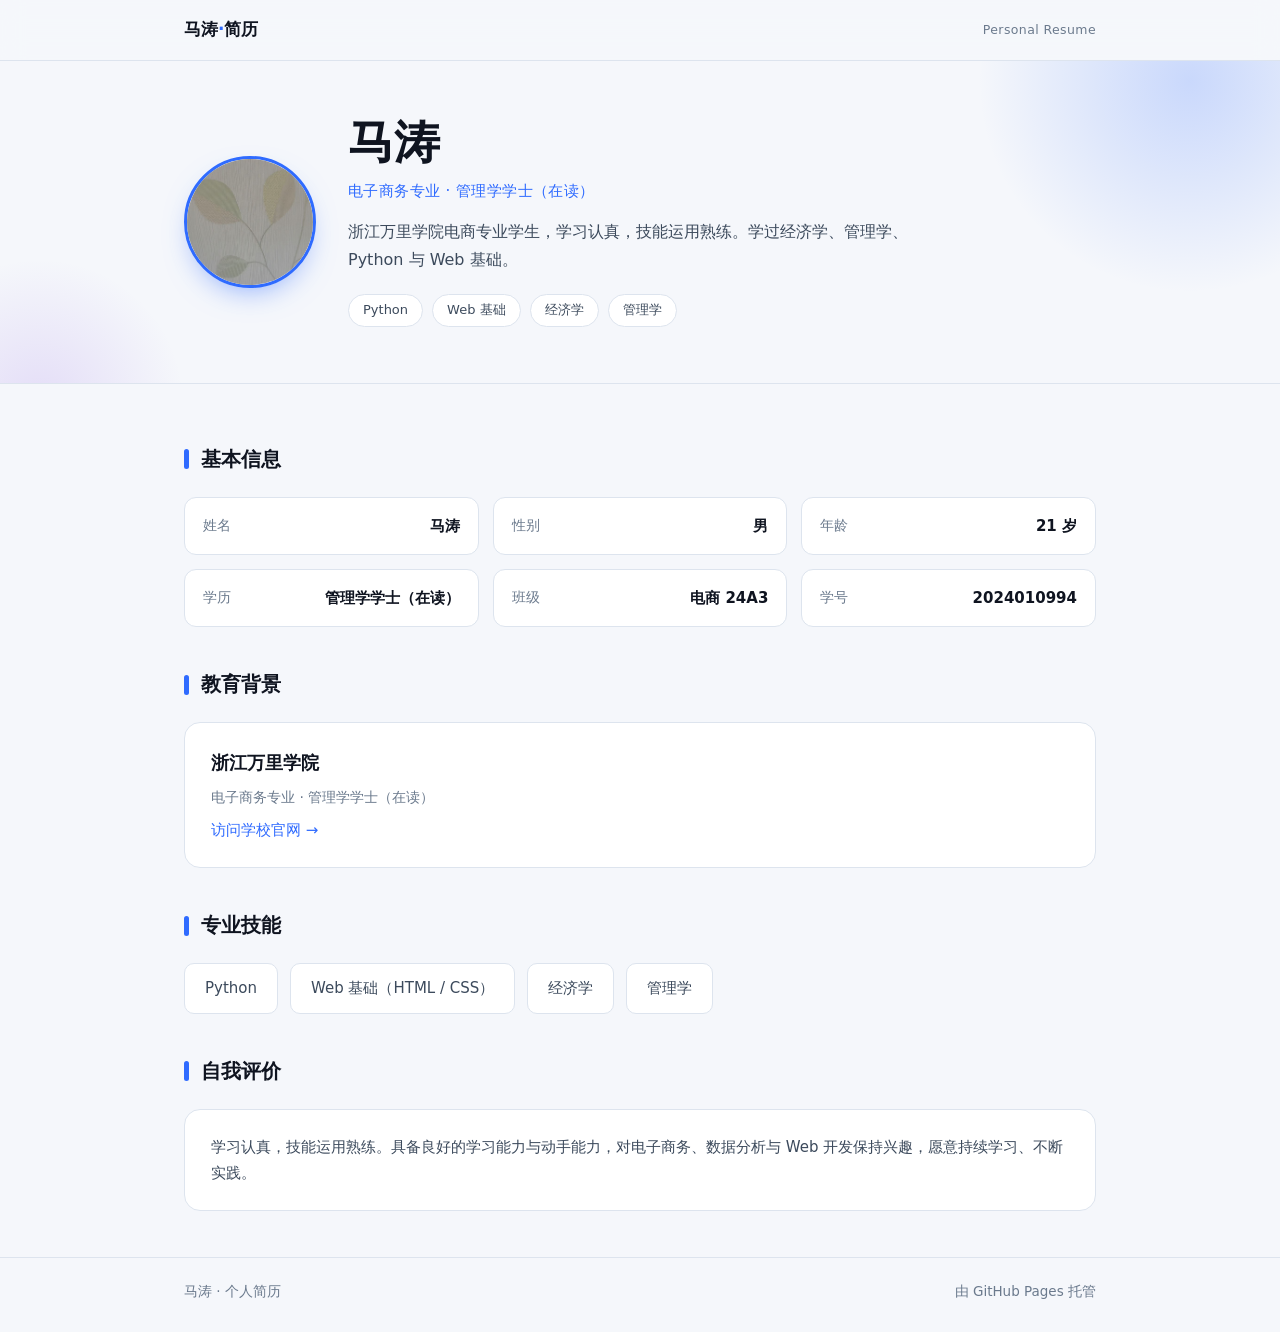
==== index.html @ 8eaa98cb "feat: 个人简历网页（精修版）" ====
﻿<!DOCTYPE html>
<html lang="zh-CN">
<head>
<meta charset="UTF-8">
<meta name="viewport" content="width=device-width, initial-scale=1">
<title>马涛 · 个人简历</title>
<link rel="stylesheet" href="StyleSheet.css">
</head>
<body>

<nav>
  <div class="wrap">
    <div class="brand">马涛<span>·</span>简历</div>
    <span class="nav-sub">Personal Resume</span>
  </div>
</nav>

<header class="hero">
  <div class="wrap">
    <img class="avatar" src="pictures/touxiang.jpg" alt="个人头像">
    <div class="hero-text">
      <h1>马涛</h1>
      <p class="role">电子商务专业 · 管理学学士（在读）</p>
      <p class="intro">浙江万里学院电商专业学生，学习认真，技能运用熟练。学过经济学、管理学、Python 与 Web 基础。</p>
      <div class="badges">
        <span class="badge">Python</span>
        <span class="badge">Web 基础</span>
        <span class="badge">经济学</span>
        <span class="badge">管理学</span>
      </div>
    </div>
  </div>
</header>

<main>
  <div class="wrap">

    <section>
      <h2>基本信息</h2>
      <div class="info-grid">
        <div class="info-item"><span class="label">姓名</span><span class="value">马涛</span></div>
        <div class="info-item"><span class="label">性别</span><span class="value">男</span></div>
        <div class="info-item"><span class="label">年龄</span><span class="value">21 岁</span></div>
        <div class="info-item"><span class="label">学历</span><span class="value">管理学学士（在读）</span></div>
        <div class="info-item"><span class="label">班级</span><span class="value">电商 24A3</span></div>
        <div class="info-item"><span class="label">学号</span><span class="value">2024010994</span></div>
      </div>
    </section>

    <section>
      <h2>教育背景</h2>
      <div class="card">
        <h3>浙江万里学院</h3>
        <p class="muted">电子商务专业 · 管理学学士（在读）</p>
        <p><a href="https://www.zwu.edu.cn" target="_blank" rel="noopener">访问学校官网 →</a></p>
      </div>
    </section>

    <section>
      <h2>专业技能</h2>
      <div class="stack">
        <span class="chip">Python</span>
        <span class="chip">Web 基础（HTML / CSS）</span>
        <span class="chip">经济学</span>
        <span class="chip">管理学</span>
      </div>
    </section>

    <section>
      <h2>自我评价</h2>
      <div class="card">
        <p>学习认真，技能运用熟练。具备良好的学习能力与动手能力，对电子商务、数据分析与 Web 开发保持兴趣，愿意持续学习、不断实践。</p>
      </div>
    </section>

  </div>
</main>

<footer>
  <div class="wrap">
    <span>马涛 · 个人简历</span>
    <span>由 GitHub Pages 托管</span>
  </div>
</footer>

</body>
</html>
---- StyleSheet.css ----
﻿:root {
  --bg: #0f1420;
  --bg-soft: #0a0f19;
  --card: #1a2130;
  --line: #2c3548;
  --accent: #5b8cff;
  --accent-2: #b07cff;
  --text: #c6cfdd;
  --dim: #7c8ba0;
  --head: #ffffff;
  --radius: 16px;
}
@media (prefers-color-scheme: light) {
  :root {
    --bg: #f5f7fb;
    --bg-soft: #ffffff;
    --card: #ffffff;
    --line: #dde4ee;
    --accent: #2f6bff;
    --accent-2: #7a3fe0;
    --text: #3c4a5c;
    --dim: #6b7a8d;
    --head: #0f1420;
  }
}
* { box-sizing: border-box; }
html { scroll-behavior: smooth; }
body {
  margin: 0;
  background: var(--bg);
  color: var(--text);
  font-family: "Segoe UI", "Microsoft YaHei", system-ui, -apple-system, sans-serif;
  font-size: 16px;
  line-height: 1.75;
  -webkit-font-smoothing: antialiased;
}
a { color: var(--accent); text-decoration: none; }
a:hover { text-decoration: underline; }

.wrap { max-width: 960px; margin: 0 auto; padding: 0 24px; }

/* ---------- nav ---------- */
nav {
  position: sticky; top: 0; z-index: 20;
  background: color-mix(in srgb, var(--bg) 88%, transparent);
  backdrop-filter: blur(12px);
  border-bottom: 1px solid var(--line);
}
nav .wrap { display: flex; align-items: center; gap: 16px; height: 60px; }
nav .brand { font-weight: 700; color: var(--head); font-size: 17px; }
nav .brand span { color: var(--accent); }
nav .nav-sub { margin-left: auto; font-size: 12.5px; color: var(--dim); letter-spacing: 0.4px; }

/* ---------- hero ---------- */
header.hero { position: relative; overflow: hidden; border-bottom: 1px solid var(--line); }
.hero::before, .hero::after { content: ""; position: absolute; border-radius: 50%; pointer-events: none; }
.hero::before {
  width: 440px; height: 440px; right: -130px; top: -200px;
  background: radial-gradient(circle, var(--accent), transparent 68%); opacity: 0.22;
}
.hero::after {
  width: 300px; height: 300px; left: -110px; bottom: -170px;
  background: radial-gradient(circle, var(--accent-2), transparent 68%); opacity: 0.14;
}
.hero .wrap {
  position: relative; z-index: 1;
  display: flex; align-items: center; gap: 32px;
  padding-top: 56px; padding-bottom: 56px; flex-wrap: wrap;
}
.avatar {
  width: 132px; height: 132px; flex: 0 0 auto;
  border-radius: 50%; object-fit: cover;
  border: 3px solid var(--accent);
  box-shadow: 0 12px 30px -12px color-mix(in srgb, var(--accent) 60%, transparent);
}
.hero-text { flex: 1 1 320px; }
.hero h1 {
  margin: 0; font-size: clamp(32px, 6vw, 46px);
  color: var(--head); letter-spacing: -0.5px; line-height: 1.1;
}
.hero .role { margin: 10px 0 0; color: var(--accent); font-size: 15px; letter-spacing: 0.4px; }
.hero .intro { margin: 14px 0 0; max-width: 58ch; }
.badges { display: flex; flex-wrap: wrap; gap: 9px; margin-top: 20px; }
.badge {
  font-size: 13px; color: var(--text);
  background: var(--card); border: 1px solid var(--line);
  border-radius: 999px; padding: 4px 14px;
  transition: border-color .18s, color .18s;
}
.badge:hover { border-color: var(--accent); color: var(--head); }

/* ---------- sections ---------- */
main .wrap { padding-top: 24px; padding-bottom: 40px; }
section { padding: 34px 0 6px; }
section > h2 {
  display: flex; align-items: center; gap: 12px;
  margin: 0 0 20px; font-size: 20px; color: var(--head); font-weight: 700;
}
section > h2::before {
  content: ""; width: 5px; height: 20px; border-radius: 3px;
  background: var(--accent); flex: 0 0 auto;
}

/* 基本信息 */
.info-grid { display: grid; gap: 14px; grid-template-columns: repeat(auto-fit, minmax(240px, 1fr)); }
.info-item {
  display: flex; justify-content: space-between; align-items: center; gap: 12px;
  background: var(--card); border: 1px solid var(--line); border-radius: 12px;
  padding: 15px 18px;
}
.info-item .label { color: var(--dim); font-size: 13.5px; white-space: nowrap; }
.info-item .value { color: var(--head); font-weight: 600; font-size: 15px; text-align: right; }

/* 卡片 */
.card {
  background: var(--card); border: 1px solid var(--line);
  border-radius: var(--radius); padding: 24px 26px;
  transition: border-color .18s ease, transform .18s ease;
}
.card:hover { border-color: var(--accent); transform: translateY(-2px); }
.card h3 { margin: 0 0 6px; font-size: 18px; color: var(--head); }
.card p { margin: 0; font-size: 15px; }
.card .muted { color: var(--dim); font-size: 14px; margin-bottom: 8px; }

/* 技能 chips */
.stack { display: flex; flex-wrap: wrap; gap: 12px; }
.chip {
  background: var(--card); border: 1px solid var(--line);
  border-radius: 10px; padding: 11px 20px; font-size: 15px; color: var(--text);
  transition: transform .18s ease, border-color .18s ease, color .18s ease;
}
.chip:hover { transform: translateY(-2px); border-color: var(--accent-2); color: var(--head); }

footer {
  border-top: 1px solid var(--line);
  color: var(--dim); font-size: 13.5px;
}
footer .wrap {
  display: flex; justify-content: space-between; gap: 16px;
  flex-wrap: wrap; padding-top: 22px; padding-bottom: 28px;
}

@media (max-width: 560px) {
  .avatar { width: 100px; height: 100px; }
}
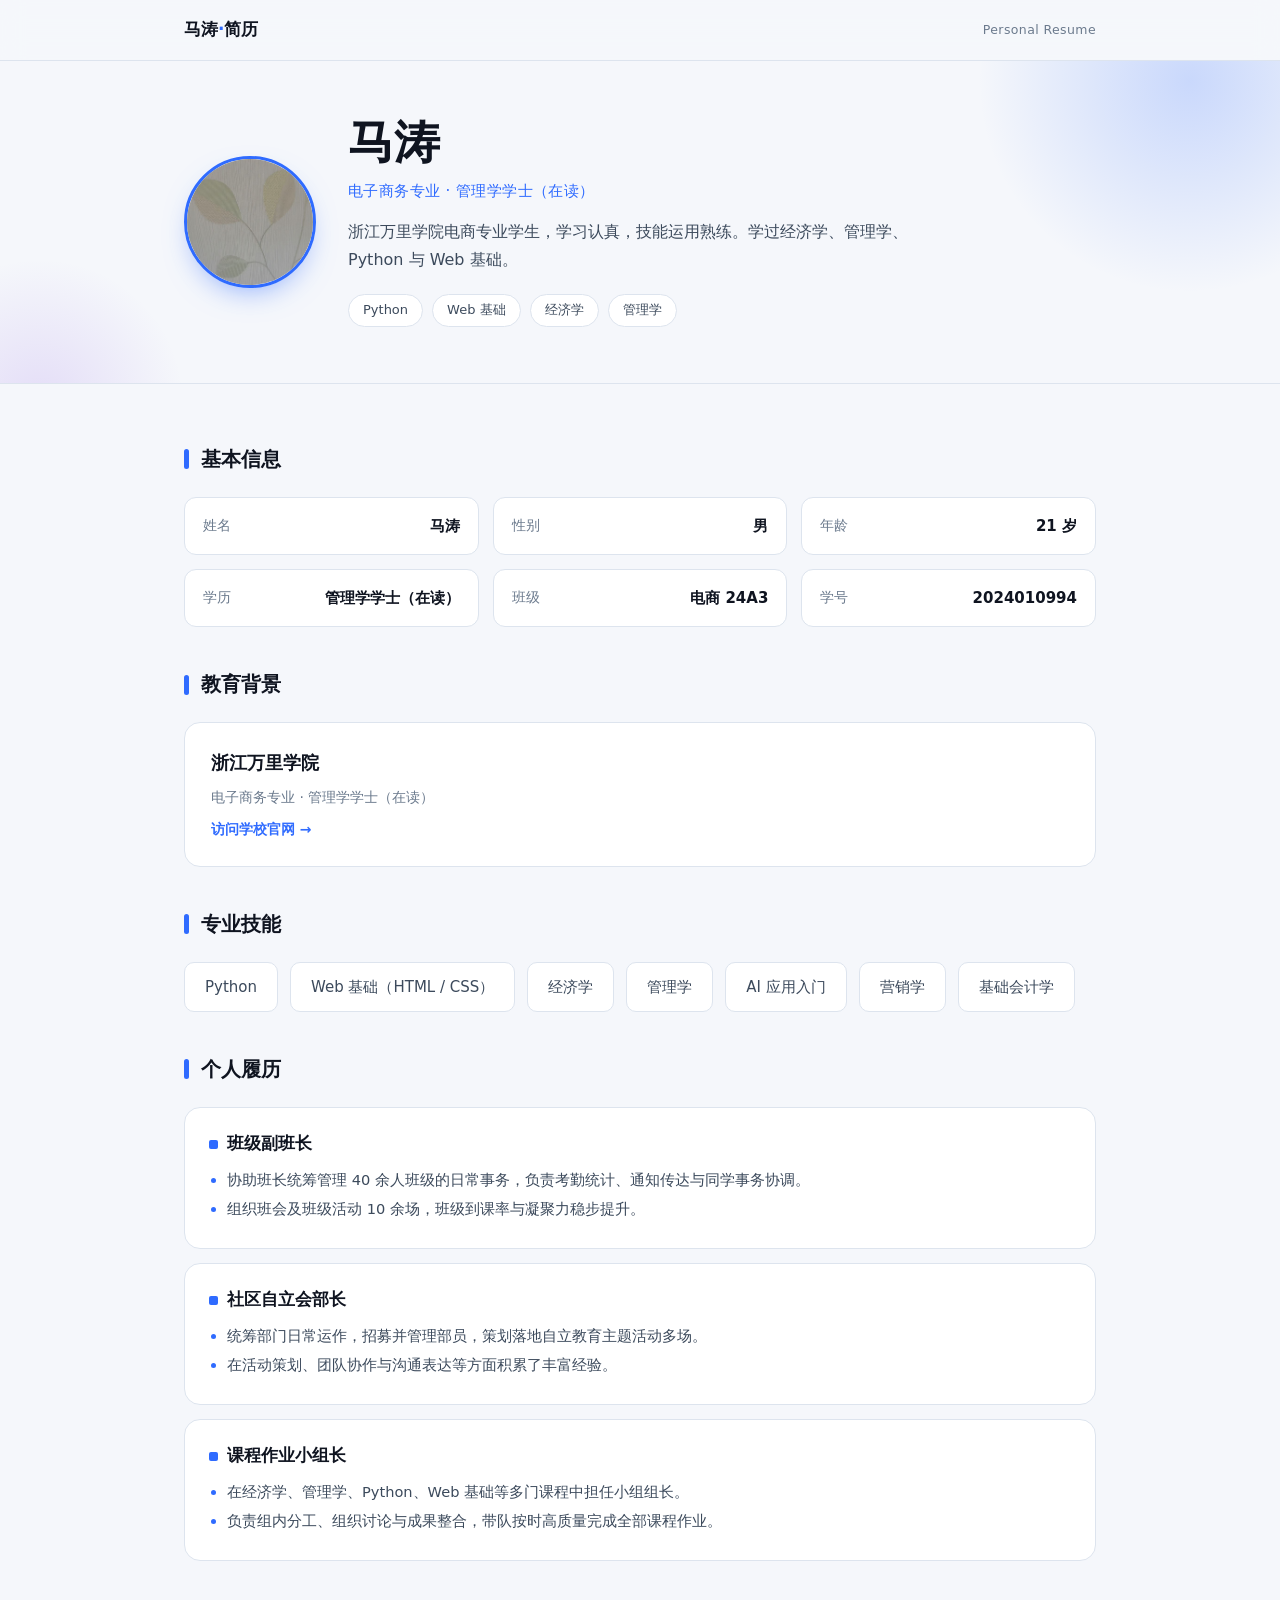
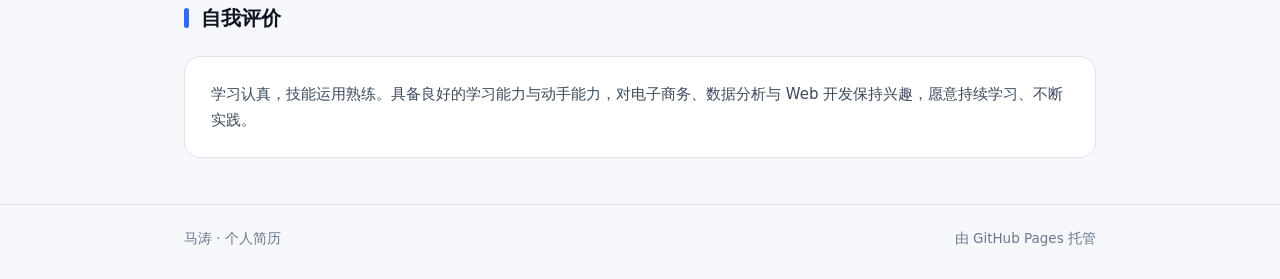
==== commit 2a82105c: "feat: 新增个人履历栏、增加三项技能、教育背景整卡可点击" ====
--- a/index.html
+++ b/index.html
@@ -49,11 +49,11 @@
 
     <section>
       <h2>教育背景</h2>
-      <div class="card">
+      <a class="card" href="https://www.zwu.edu.cn" target="_blank" rel="noopener">
         <h3>浙江万里学院</h3>
         <p class="muted">电子商务专业 · 管理学学士（在读）</p>
-        <p><a href="https://www.zwu.edu.cn" target="_blank" rel="noopener">访问学校官网 →</a></p>
-      </div>
+        <p class="go">访问学校官网 →</p>
+      </a>
     </section>
 
     <section>
@@ -63,6 +63,36 @@
         <span class="chip">Web 基础（HTML / CSS）</span>
         <span class="chip">经济学</span>
         <span class="chip">管理学</span>
+        <span class="chip">AI 应用入门</span>
+        <span class="chip">营销学</span>
+        <span class="chip">基础会计学</span>
+      </div>
+    </section>
+
+    <section>
+      <h2>个人履历</h2>
+      <div class="exp">
+        <div class="exp-item">
+          <h3>班级副班长</h3>
+          <ul>
+            <li>协助班长统筹管理 40 余人班级的日常事务，负责考勤统计、通知传达与同学事务协调。</li>
+            <li>组织班会及班级活动 10 余场，班级到课率与凝聚力稳步提升。</li>
+          </ul>
+        </div>
+        <div class="exp-item">
+          <h3>社区自立会部长</h3>
+          <ul>
+            <li>统筹部门日常运作，招募并管理部员，策划落地自立教育主题活动多场。</li>
+            <li>在活动策划、团队协作与沟通表达等方面积累了丰富经验。</li>
+          </ul>
+        </div>
+        <div class="exp-item">
+          <h3>课程作业小组长</h3>
+          <ul>
+            <li>在经济学、管理学、Python、Web 基础等多门课程中担任小组组长。</li>
+            <li>负责组内分工、组织讨论与成果整合，带队按时高质量完成全部课程作业。</li>
+          </ul>
+        </div>
       </div>
     </section>
 
--- a/StyleSheet.css
+++ b/StyleSheet.css
@@ -121,6 +121,9 @@
 .card h3 { margin: 0 0 6px; font-size: 18px; color: var(--head); }
 .card p { margin: 0; font-size: 15px; }
 .card .muted { color: var(--dim); font-size: 14px; margin-bottom: 8px; }
+a.card { display: block; color: inherit; text-decoration: none; }
+a.card:hover { text-decoration: none; }
+.card .go { color: var(--accent); font-size: 14px; font-weight: 600; }
 
 /* 技能 chips */
 .stack { display: flex; flex-wrap: wrap; gap: 12px; }
@@ -130,6 +133,26 @@
   transition: transform .18s ease, border-color .18s ease, color .18s ease;
 }
 .chip:hover { transform: translateY(-2px); border-color: var(--accent-2); color: var(--head); }
+
+/* 个人履历 */
+.exp { display: flex; flex-direction: column; gap: 14px; }
+.exp-item {
+  background: var(--card); border: 1px solid var(--line);
+  border-radius: var(--radius); padding: 22px 24px;
+  transition: border-color .18s ease, transform .18s ease;
+}
+.exp-item:hover { border-color: var(--accent); transform: translateY(-2px); }
+.exp-item h3 {
+  margin: 0 0 8px; font-size: 16.5px; color: var(--head);
+  display: flex; align-items: center; gap: 9px;
+}
+.exp-item h3::before {
+  content: ""; width: 9px; height: 9px; border-radius: 2px;
+  background: var(--accent); flex: 0 0 auto;
+}
+.exp-item ul { margin: 0; padding-left: 18px; font-size: 14.6px; }
+.exp-item li { margin: 4px 0; }
+.exp-item li::marker { color: var(--accent); }
 
 footer {
   border-top: 1px solid var(--line);
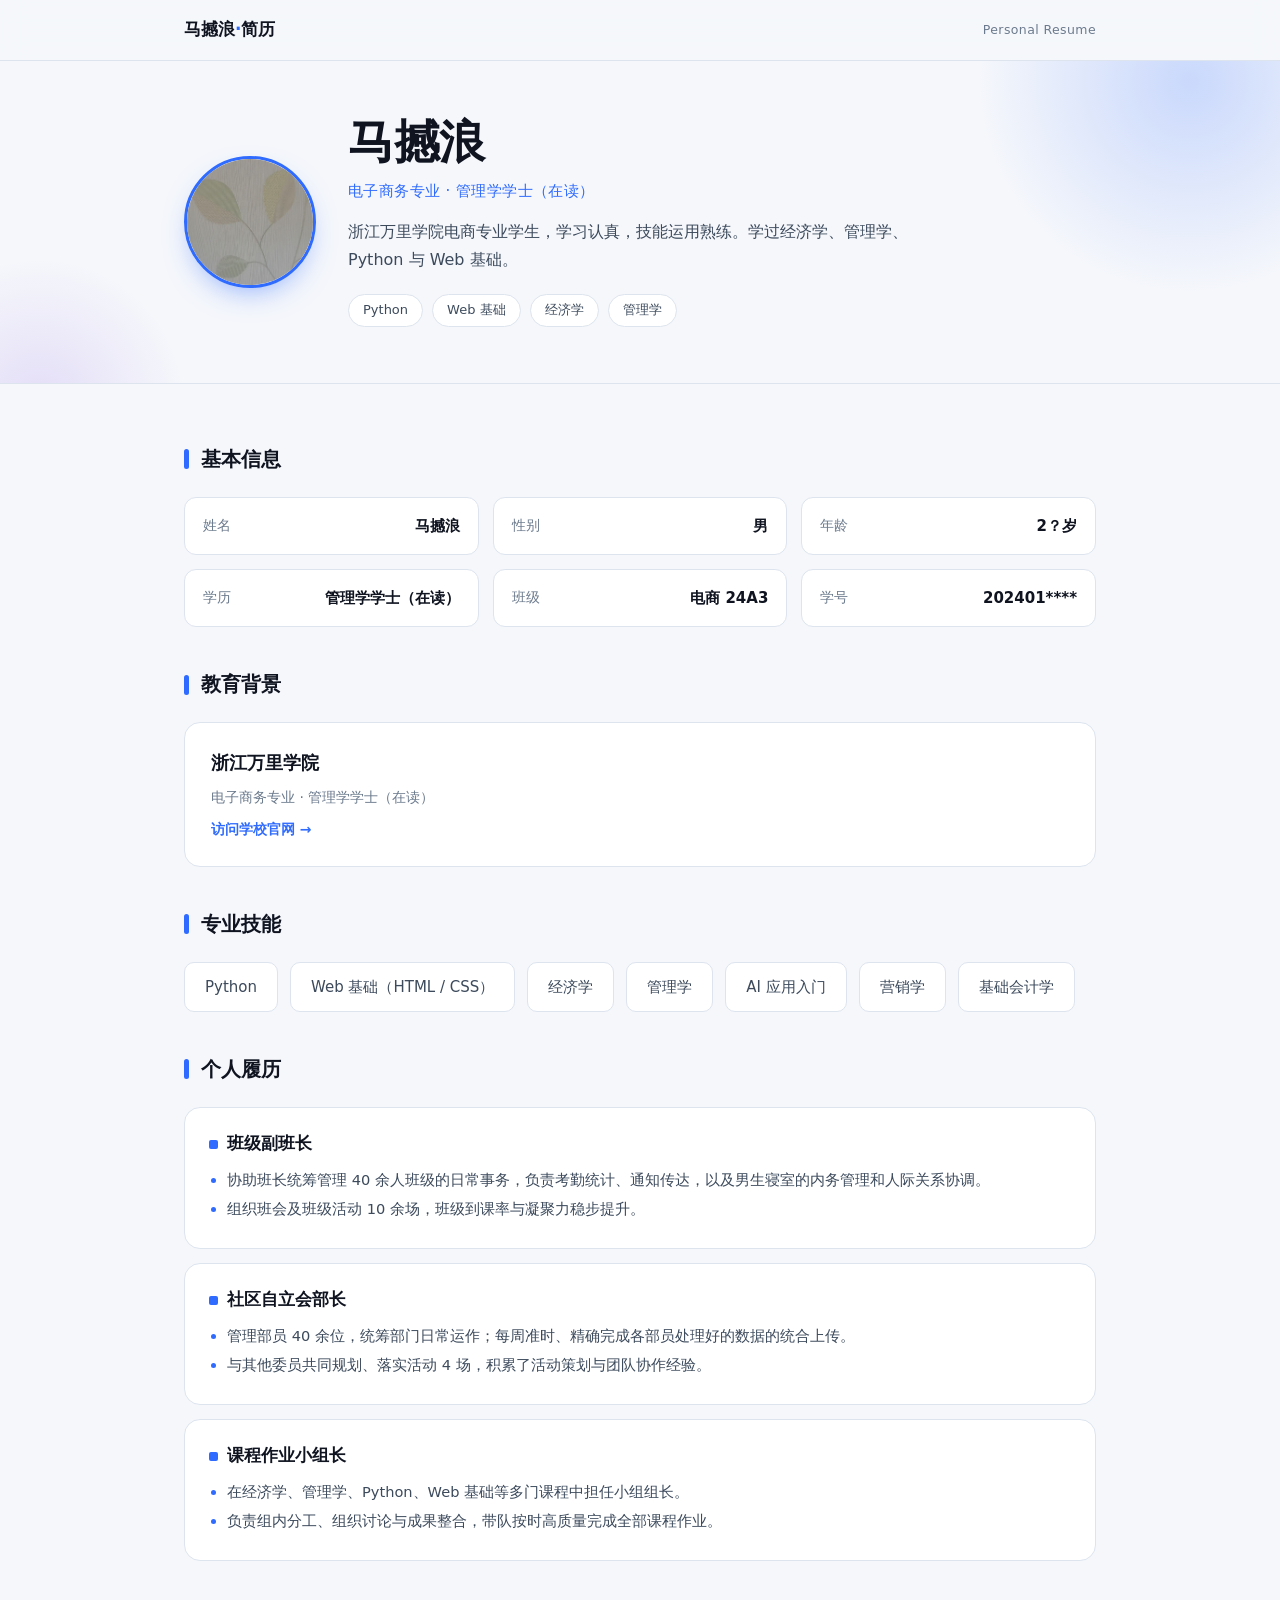
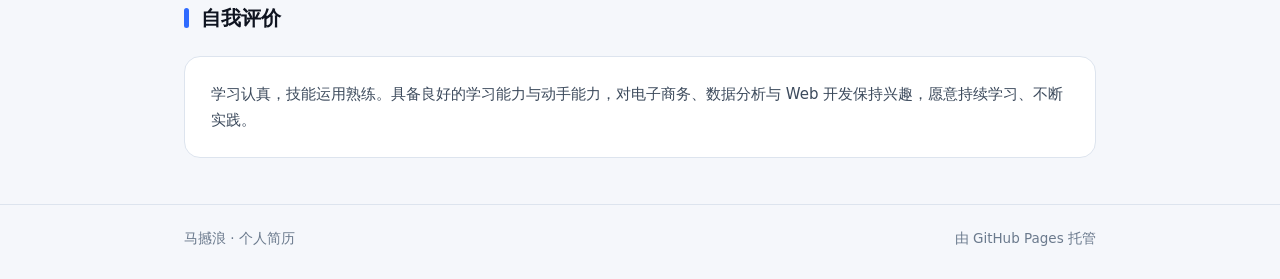
==== commit 53a4db1f: "feat: 更新姓名与隐私脱敏，补充履历细节" ====
--- a/index.html
+++ b/index.html
@@ -3,14 +3,14 @@
 <head>
 <meta charset="UTF-8">
 <meta name="viewport" content="width=device-width, initial-scale=1">
-<title>马涛 · 个人简历</title>
+<title>马撼浪 · 个人简历</title>
 <link rel="stylesheet" href="StyleSheet.css">
 </head>
 <body>
 
 <nav>
   <div class="wrap">
-    <div class="brand">马涛<span>·</span>简历</div>
+    <div class="brand">马撼浪<span>·</span>简历</div>
     <span class="nav-sub">Personal Resume</span>
   </div>
 </nav>
@@ -19,7 +19,7 @@
   <div class="wrap">
     <img class="avatar" src="pictures/touxiang.jpg" alt="个人头像">
     <div class="hero-text">
-      <h1>马涛</h1>
+      <h1>马撼浪</h1>
       <p class="role">电子商务专业 · 管理学学士（在读）</p>
       <p class="intro">浙江万里学院电商专业学生，学习认真，技能运用熟练。学过经济学、管理学、Python 与 Web 基础。</p>
       <div class="badges">
@@ -38,12 +38,12 @@
     <section>
       <h2>基本信息</h2>
       <div class="info-grid">
-        <div class="info-item"><span class="label">姓名</span><span class="value">马涛</span></div>
+        <div class="info-item"><span class="label">姓名</span><span class="value">马撼浪</span></div>
         <div class="info-item"><span class="label">性别</span><span class="value">男</span></div>
-        <div class="info-item"><span class="label">年龄</span><span class="value">21 岁</span></div>
+        <div class="info-item"><span class="label">年龄</span><span class="value">2？岁</span></div>
         <div class="info-item"><span class="label">学历</span><span class="value">管理学学士（在读）</span></div>
         <div class="info-item"><span class="label">班级</span><span class="value">电商 24A3</span></div>
-        <div class="info-item"><span class="label">学号</span><span class="value">2024010994</span></div>
+        <div class="info-item"><span class="label">学号</span><span class="value">202401****</span></div>
       </div>
     </section>
 
@@ -75,15 +75,15 @@
         <div class="exp-item">
           <h3>班级副班长</h3>
           <ul>
-            <li>协助班长统筹管理 40 余人班级的日常事务，负责考勤统计、通知传达与同学事务协调。</li>
+            <li>协助班长统筹管理 40 余人班级的日常事务，负责考勤统计、通知传达，以及男生寝室的内务管理和人际关系协调。</li>
             <li>组织班会及班级活动 10 余场，班级到课率与凝聚力稳步提升。</li>
           </ul>
         </div>
         <div class="exp-item">
           <h3>社区自立会部长</h3>
           <ul>
-            <li>统筹部门日常运作，招募并管理部员，策划落地自立教育主题活动多场。</li>
-            <li>在活动策划、团队协作与沟通表达等方面积累了丰富经验。</li>
+            <li>管理部员 40 余位，统筹部门日常运作；每周准时、精确完成各部员处理好的数据的统合上传。</li>
+            <li>与其他委员共同规划、落实活动 4 场，积累了活动策划与团队协作经验。</li>
           </ul>
         </div>
         <div class="exp-item">
@@ -108,7 +108,7 @@
 
 <footer>
   <div class="wrap">
-    <span>马涛 · 个人简历</span>
+    <span>马撼浪 · 个人简历</span>
     <span>由 GitHub Pages 托管</span>
   </div>
 </footer>
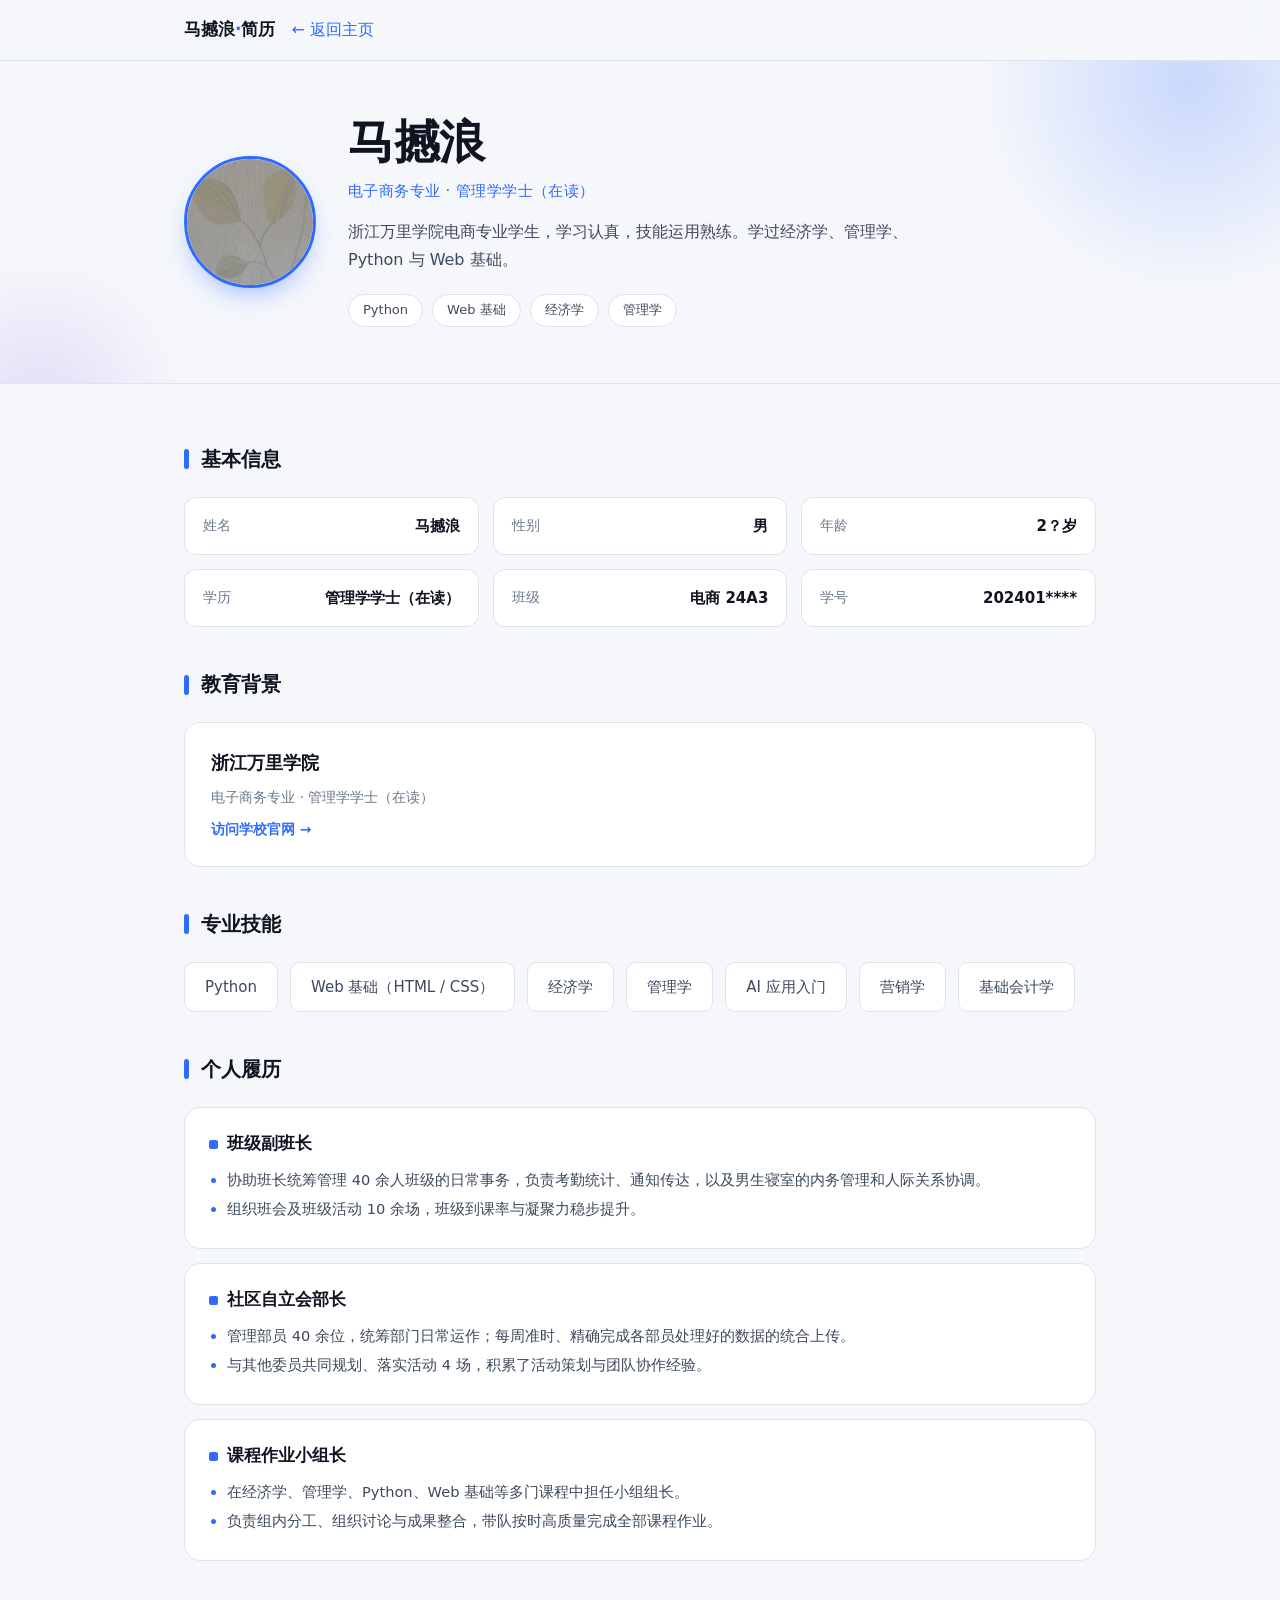
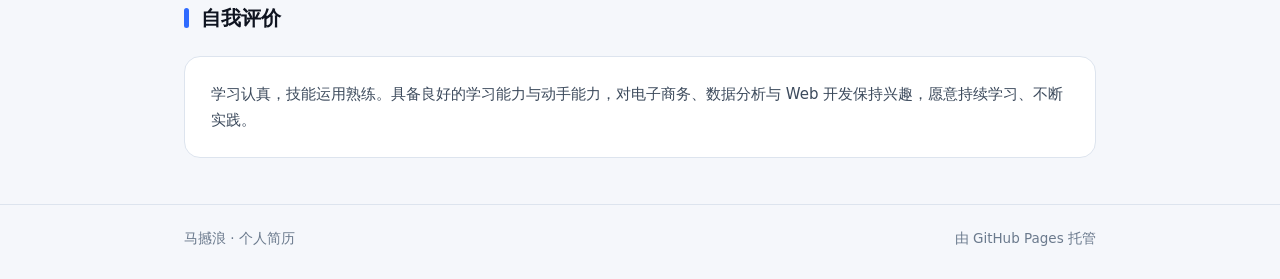
==== commit 96fc6035: "feat: 简历增加返回主页按钮" ====
--- a/index.html
+++ b/index.html
@@ -1,117 +1,117 @@
-﻿<!DOCTYPE html>
-<html lang="zh-CN">
-<head>
-<meta charset="UTF-8">
-<meta name="viewport" content="width=device-width, initial-scale=1">
-<title>马撼浪 · 个人简历</title>
-<link rel="stylesheet" href="StyleSheet.css">
-</head>
-<body>
-
-<nav>
-  <div class="wrap">
-    <div class="brand">马撼浪<span>·</span>简历</div>
-    <span class="nav-sub">Personal Resume</span>
-  </div>
-</nav>
-
-<header class="hero">
-  <div class="wrap">
-    <img class="avatar" src="pictures/touxiang.jpg" alt="个人头像">
-    <div class="hero-text">
-      <h1>马撼浪</h1>
-      <p class="role">电子商务专业 · 管理学学士（在读）</p>
-      <p class="intro">浙江万里学院电商专业学生，学习认真，技能运用熟练。学过经济学、管理学、Python 与 Web 基础。</p>
-      <div class="badges">
-        <span class="badge">Python</span>
-        <span class="badge">Web 基础</span>
-        <span class="badge">经济学</span>
-        <span class="badge">管理学</span>
-      </div>
-    </div>
-  </div>
-</header>
-
-<main>
-  <div class="wrap">
-
-    <section>
-      <h2>基本信息</h2>
-      <div class="info-grid">
-        <div class="info-item"><span class="label">姓名</span><span class="value">马撼浪</span></div>
-        <div class="info-item"><span class="label">性别</span><span class="value">男</span></div>
-        <div class="info-item"><span class="label">年龄</span><span class="value">2？岁</span></div>
-        <div class="info-item"><span class="label">学历</span><span class="value">管理学学士（在读）</span></div>
-        <div class="info-item"><span class="label">班级</span><span class="value">电商 24A3</span></div>
-        <div class="info-item"><span class="label">学号</span><span class="value">202401****</span></div>
-      </div>
-    </section>
-
-    <section>
-      <h2>教育背景</h2>
-      <a class="card" href="https://www.zwu.edu.cn" target="_blank" rel="noopener">
-        <h3>浙江万里学院</h3>
-        <p class="muted">电子商务专业 · 管理学学士（在读）</p>
-        <p class="go">访问学校官网 →</p>
-      </a>
-    </section>
-
-    <section>
-      <h2>专业技能</h2>
-      <div class="stack">
-        <span class="chip">Python</span>
-        <span class="chip">Web 基础（HTML / CSS）</span>
-        <span class="chip">经济学</span>
-        <span class="chip">管理学</span>
-        <span class="chip">AI 应用入门</span>
-        <span class="chip">营销学</span>
-        <span class="chip">基础会计学</span>
-      </div>
-    </section>
-
-    <section>
-      <h2>个人履历</h2>
-      <div class="exp">
-        <div class="exp-item">
-          <h3>班级副班长</h3>
-          <ul>
-            <li>协助班长统筹管理 40 余人班级的日常事务，负责考勤统计、通知传达，以及男生寝室的内务管理和人际关系协调。</li>
-            <li>组织班会及班级活动 10 余场，班级到课率与凝聚力稳步提升。</li>
-          </ul>
-        </div>
-        <div class="exp-item">
-          <h3>社区自立会部长</h3>
-          <ul>
-            <li>管理部员 40 余位，统筹部门日常运作；每周准时、精确完成各部员处理好的数据的统合上传。</li>
-            <li>与其他委员共同规划、落实活动 4 场，积累了活动策划与团队协作经验。</li>
-          </ul>
-        </div>
-        <div class="exp-item">
-          <h3>课程作业小组长</h3>
-          <ul>
-            <li>在经济学、管理学、Python、Web 基础等多门课程中担任小组组长。</li>
-            <li>负责组内分工、组织讨论与成果整合，带队按时高质量完成全部课程作业。</li>
-          </ul>
-        </div>
-      </div>
-    </section>
-
-    <section>
-      <h2>自我评价</h2>
-      <div class="card">
-        <p>学习认真，技能运用熟练。具备良好的学习能力与动手能力，对电子商务、数据分析与 Web 开发保持兴趣，愿意持续学习、不断实践。</p>
-      </div>
-    </section>
-
-  </div>
-</main>
-
-<footer>
-  <div class="wrap">
-    <span>马撼浪 · 个人简历</span>
-    <span>由 GitHub Pages 托管</span>
-  </div>
-</footer>
-
-</body>
-</html>
+﻿<!DOCTYPE html>
+<html lang="zh-CN">
+<head>
+<meta charset="UTF-8">
+<meta name="viewport" content="width=device-width, initial-scale=1">
+<title>马撼浪 · 个人简历</title>
+<link rel="stylesheet" href="StyleSheet.css">
+</head>
+<body>
+
+<nav>
+  <div class="wrap">
+    <div class="brand">马撼浪<span>·</span>简历</div>
+    <a class="back-btn" href="https://linsezhitu.github.io/home/">← 返回主页</a>
+  </div>
+</nav>
+
+<header class="hero">
+  <div class="wrap">
+    <img class="avatar" src="pictures/touxiang.jpg" alt="个人头像">
+    <div class="hero-text">
+      <h1>马撼浪</h1>
+      <p class="role">电子商务专业 · 管理学学士（在读）</p>
+      <p class="intro">浙江万里学院电商专业学生，学习认真，技能运用熟练。学过经济学、管理学、Python 与 Web 基础。</p>
+      <div class="badges">
+        <span class="badge">Python</span>
+        <span class="badge">Web 基础</span>
+        <span class="badge">经济学</span>
+        <span class="badge">管理学</span>
+      </div>
+    </div>
+  </div>
+</header>
+
+<main>
+  <div class="wrap">
+
+    <section>
+      <h2>基本信息</h2>
+      <div class="info-grid">
+        <div class="info-item"><span class="label">姓名</span><span class="value">马撼浪</span></div>
+        <div class="info-item"><span class="label">性别</span><span class="value">男</span></div>
+        <div class="info-item"><span class="label">年龄</span><span class="value">2？岁</span></div>
+        <div class="info-item"><span class="label">学历</span><span class="value">管理学学士（在读）</span></div>
+        <div class="info-item"><span class="label">班级</span><span class="value">电商 24A3</span></div>
+        <div class="info-item"><span class="label">学号</span><span class="value">202401****</span></div>
+      </div>
+    </section>
+
+    <section>
+      <h2>教育背景</h2>
+      <a class="card" href="https://www.zwu.edu.cn" target="_blank" rel="noopener">
+        <h3>浙江万里学院</h3>
+        <p class="muted">电子商务专业 · 管理学学士（在读）</p>
+        <p class="go">访问学校官网 →</p>
+      </a>
+    </section>
+
+    <section>
+      <h2>专业技能</h2>
+      <div class="stack">
+        <span class="chip">Python</span>
+        <span class="chip">Web 基础（HTML / CSS）</span>
+        <span class="chip">经济学</span>
+        <span class="chip">管理学</span>
+        <span class="chip">AI 应用入门</span>
+        <span class="chip">营销学</span>
+        <span class="chip">基础会计学</span>
+      </div>
+    </section>
+
+    <section>
+      <h2>个人履历</h2>
+      <div class="exp">
+        <div class="exp-item">
+          <h3>班级副班长</h3>
+          <ul>
+            <li>协助班长统筹管理 40 余人班级的日常事务，负责考勤统计、通知传达，以及男生寝室的内务管理和人际关系协调。</li>
+            <li>组织班会及班级活动 10 余场，班级到课率与凝聚力稳步提升。</li>
+          </ul>
+        </div>
+        <div class="exp-item">
+          <h3>社区自立会部长</h3>
+          <ul>
+            <li>管理部员 40 余位，统筹部门日常运作；每周准时、精确完成各部员处理好的数据的统合上传。</li>
+            <li>与其他委员共同规划、落实活动 4 场，积累了活动策划与团队协作经验。</li>
+          </ul>
+        </div>
+        <div class="exp-item">
+          <h3>课程作业小组长</h3>
+          <ul>
+            <li>在经济学、管理学、Python、Web 基础等多门课程中担任小组组长。</li>
+            <li>负责组内分工、组织讨论与成果整合，带队按时高质量完成全部课程作业。</li>
+          </ul>
+        </div>
+      </div>
+    </section>
+
+    <section>
+      <h2>自我评价</h2>
+      <div class="card">
+        <p>学习认真，技能运用熟练。具备良好的学习能力与动手能力，对电子商务、数据分析与 Web 开发保持兴趣，愿意持续学习、不断实践。</p>
+      </div>
+    </section>
+
+  </div>
+</main>
+
+<footer>
+  <div class="wrap">
+    <span>马撼浪 · 个人简历</span>
+    <span>由 GitHub Pages 托管</span>
+  </div>
+</footer>
+
+</body>
+</html>
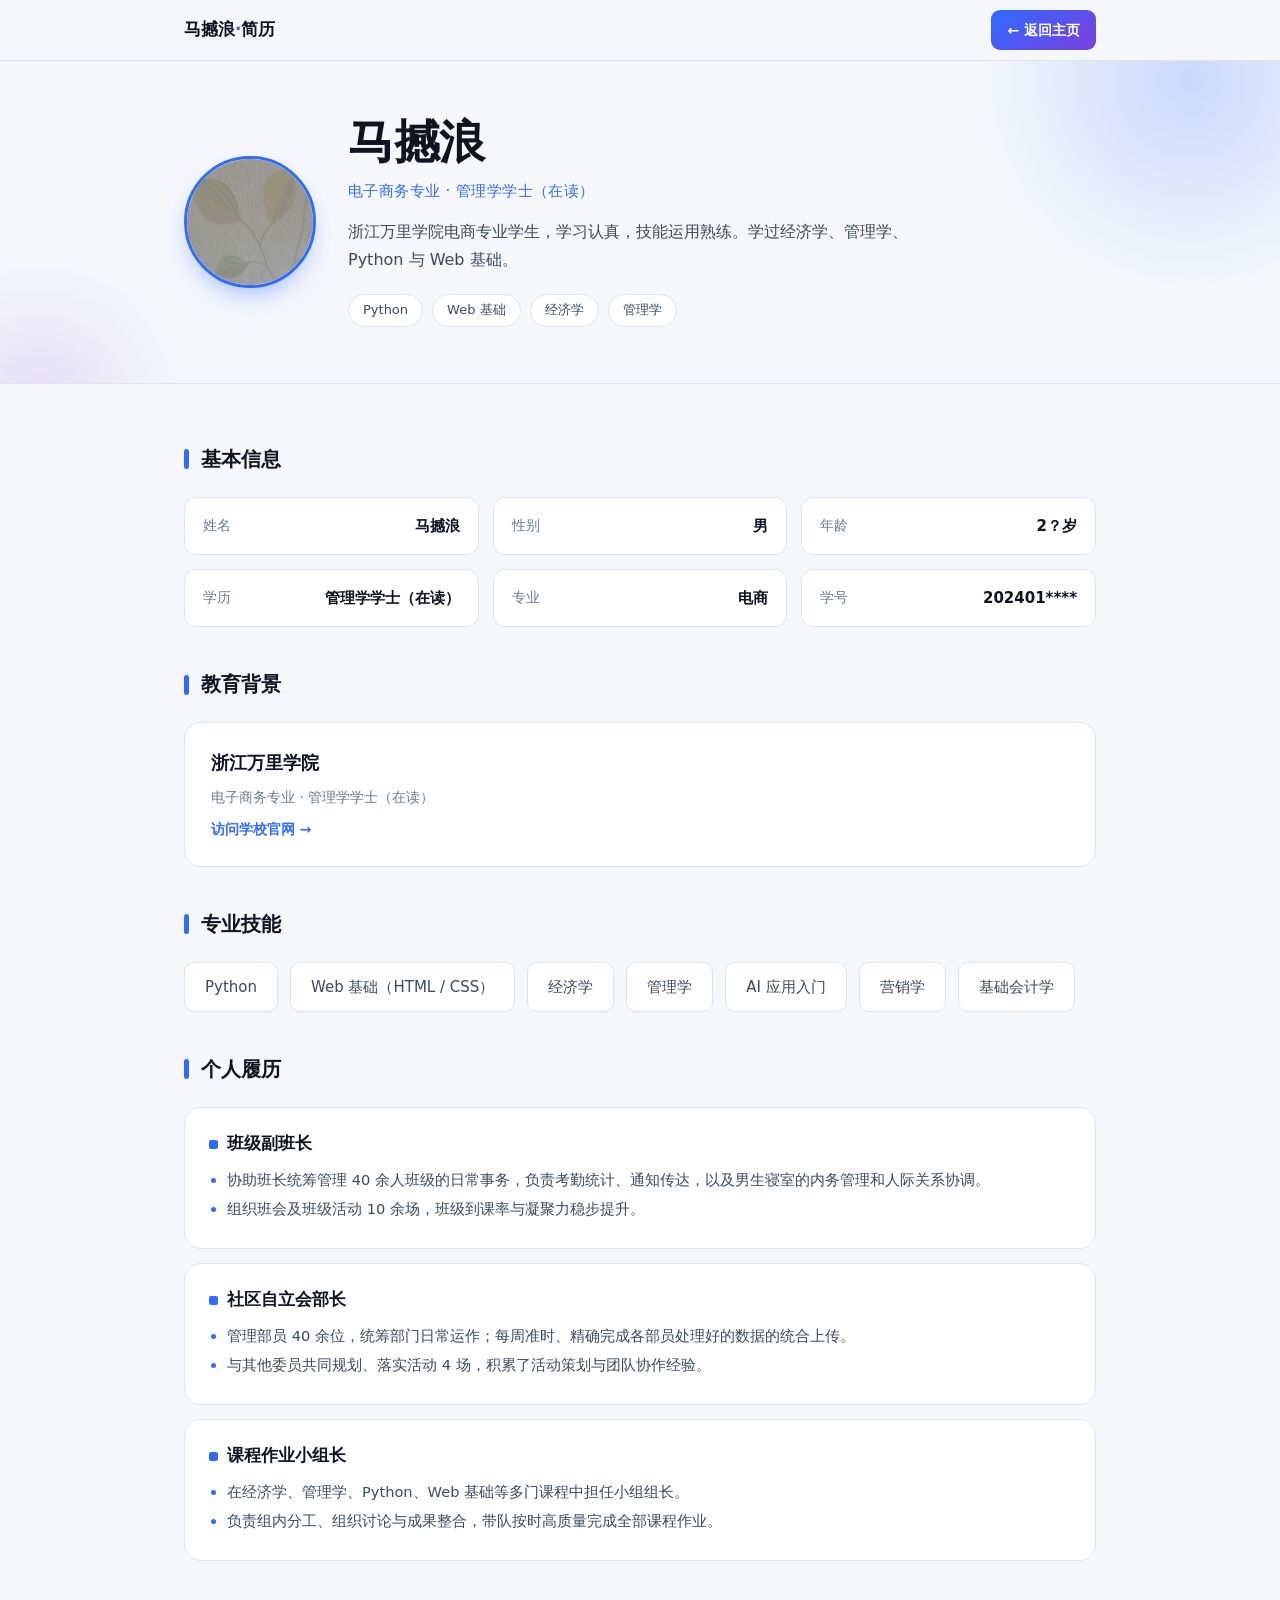
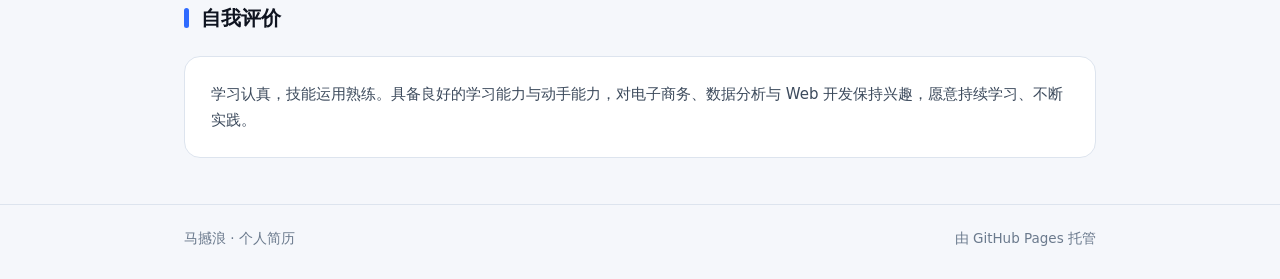
==== commit d3044b9b: "update: 班级改为专业" ====
--- a/index.html
+++ b/index.html
@@ -42,7 +42,7 @@
         <div class="info-item"><span class="label">性别</span><span class="value">男</span></div>
         <div class="info-item"><span class="label">年龄</span><span class="value">2？岁</span></div>
         <div class="info-item"><span class="label">学历</span><span class="value">管理学学士（在读）</span></div>
-        <div class="info-item"><span class="label">班级</span><span class="value">电商 24A3</span></div>
+        <div class="info-item"><span class="label">专业</span><span class="value">电商</span></div>
         <div class="info-item"><span class="label">学号</span><span class="value">202401****</span></div>
       </div>
     </section>
--- a/StyleSheet.css
+++ b/StyleSheet.css
@@ -1,168 +1,174 @@
-﻿:root {
-  --bg: #0f1420;
-  --bg-soft: #0a0f19;
-  --card: #1a2130;
-  --line: #2c3548;
-  --accent: #5b8cff;
-  --accent-2: #b07cff;
-  --text: #c6cfdd;
-  --dim: #7c8ba0;
-  --head: #ffffff;
-  --radius: 16px;
-}
-@media (prefers-color-scheme: light) {
-  :root {
-    --bg: #f5f7fb;
-    --bg-soft: #ffffff;
-    --card: #ffffff;
-    --line: #dde4ee;
-    --accent: #2f6bff;
-    --accent-2: #7a3fe0;
-    --text: #3c4a5c;
-    --dim: #6b7a8d;
-    --head: #0f1420;
-  }
-}
-* { box-sizing: border-box; }
-html { scroll-behavior: smooth; }
-body {
-  margin: 0;
-  background: var(--bg);
-  color: var(--text);
-  font-family: "Segoe UI", "Microsoft YaHei", system-ui, -apple-system, sans-serif;
-  font-size: 16px;
-  line-height: 1.75;
-  -webkit-font-smoothing: antialiased;
-}
-a { color: var(--accent); text-decoration: none; }
-a:hover { text-decoration: underline; }
-
-.wrap { max-width: 960px; margin: 0 auto; padding: 0 24px; }
-
-/* ---------- nav ---------- */
-nav {
-  position: sticky; top: 0; z-index: 20;
-  background: color-mix(in srgb, var(--bg) 88%, transparent);
-  backdrop-filter: blur(12px);
-  border-bottom: 1px solid var(--line);
-}
-nav .wrap { display: flex; align-items: center; gap: 16px; height: 60px; }
-nav .brand { font-weight: 700; color: var(--head); font-size: 17px; }
-nav .brand span { color: var(--accent); }
-nav .nav-sub { margin-left: auto; font-size: 12.5px; color: var(--dim); letter-spacing: 0.4px; }
-
-/* ---------- hero ---------- */
-header.hero { position: relative; overflow: hidden; border-bottom: 1px solid var(--line); }
-.hero::before, .hero::after { content: ""; position: absolute; border-radius: 50%; pointer-events: none; }
-.hero::before {
-  width: 440px; height: 440px; right: -130px; top: -200px;
-  background: radial-gradient(circle, var(--accent), transparent 68%); opacity: 0.22;
-}
-.hero::after {
-  width: 300px; height: 300px; left: -110px; bottom: -170px;
-  background: radial-gradient(circle, var(--accent-2), transparent 68%); opacity: 0.14;
-}
-.hero .wrap {
-  position: relative; z-index: 1;
-  display: flex; align-items: center; gap: 32px;
-  padding-top: 56px; padding-bottom: 56px; flex-wrap: wrap;
-}
-.avatar {
-  width: 132px; height: 132px; flex: 0 0 auto;
-  border-radius: 50%; object-fit: cover;
-  border: 3px solid var(--accent);
-  box-shadow: 0 12px 30px -12px color-mix(in srgb, var(--accent) 60%, transparent);
-}
-.hero-text { flex: 1 1 320px; }
-.hero h1 {
-  margin: 0; font-size: clamp(32px, 6vw, 46px);
-  color: var(--head); letter-spacing: -0.5px; line-height: 1.1;
-}
-.hero .role { margin: 10px 0 0; color: var(--accent); font-size: 15px; letter-spacing: 0.4px; }
-.hero .intro { margin: 14px 0 0; max-width: 58ch; }
-.badges { display: flex; flex-wrap: wrap; gap: 9px; margin-top: 20px; }
-.badge {
-  font-size: 13px; color: var(--text);
-  background: var(--card); border: 1px solid var(--line);
-  border-radius: 999px; padding: 4px 14px;
-  transition: border-color .18s, color .18s;
-}
-.badge:hover { border-color: var(--accent); color: var(--head); }
-
-/* ---------- sections ---------- */
-main .wrap { padding-top: 24px; padding-bottom: 40px; }
-section { padding: 34px 0 6px; }
-section > h2 {
-  display: flex; align-items: center; gap: 12px;
-  margin: 0 0 20px; font-size: 20px; color: var(--head); font-weight: 700;
-}
-section > h2::before {
-  content: ""; width: 5px; height: 20px; border-radius: 3px;
-  background: var(--accent); flex: 0 0 auto;
-}
-
-/* 基本信息 */
-.info-grid { display: grid; gap: 14px; grid-template-columns: repeat(auto-fit, minmax(240px, 1fr)); }
-.info-item {
-  display: flex; justify-content: space-between; align-items: center; gap: 12px;
-  background: var(--card); border: 1px solid var(--line); border-radius: 12px;
-  padding: 15px 18px;
-}
-.info-item .label { color: var(--dim); font-size: 13.5px; white-space: nowrap; }
-.info-item .value { color: var(--head); font-weight: 600; font-size: 15px; text-align: right; }
-
-/* 卡片 */
-.card {
-  background: var(--card); border: 1px solid var(--line);
-  border-radius: var(--radius); padding: 24px 26px;
-  transition: border-color .18s ease, transform .18s ease;
-}
-.card:hover { border-color: var(--accent); transform: translateY(-2px); }
-.card h3 { margin: 0 0 6px; font-size: 18px; color: var(--head); }
-.card p { margin: 0; font-size: 15px; }
-.card .muted { color: var(--dim); font-size: 14px; margin-bottom: 8px; }
-a.card { display: block; color: inherit; text-decoration: none; }
-a.card:hover { text-decoration: none; }
-.card .go { color: var(--accent); font-size: 14px; font-weight: 600; }
-
-/* 技能 chips */
-.stack { display: flex; flex-wrap: wrap; gap: 12px; }
-.chip {
-  background: var(--card); border: 1px solid var(--line);
-  border-radius: 10px; padding: 11px 20px; font-size: 15px; color: var(--text);
-  transition: transform .18s ease, border-color .18s ease, color .18s ease;
-}
-.chip:hover { transform: translateY(-2px); border-color: var(--accent-2); color: var(--head); }
-
-/* 个人履历 */
-.exp { display: flex; flex-direction: column; gap: 14px; }
-.exp-item {
-  background: var(--card); border: 1px solid var(--line);
-  border-radius: var(--radius); padding: 22px 24px;
-  transition: border-color .18s ease, transform .18s ease;
-}
-.exp-item:hover { border-color: var(--accent); transform: translateY(-2px); }
-.exp-item h3 {
-  margin: 0 0 8px; font-size: 16.5px; color: var(--head);
-  display: flex; align-items: center; gap: 9px;
-}
-.exp-item h3::before {
-  content: ""; width: 9px; height: 9px; border-radius: 2px;
-  background: var(--accent); flex: 0 0 auto;
-}
-.exp-item ul { margin: 0; padding-left: 18px; font-size: 14.6px; }
-.exp-item li { margin: 4px 0; }
-.exp-item li::marker { color: var(--accent); }
-
-footer {
-  border-top: 1px solid var(--line);
-  color: var(--dim); font-size: 13.5px;
-}
-footer .wrap {
-  display: flex; justify-content: space-between; gap: 16px;
-  flex-wrap: wrap; padding-top: 22px; padding-bottom: 28px;
-}
-
-@media (max-width: 560px) {
-  .avatar { width: 100px; height: 100px; }
-}
+﻿:root {
+  --bg: #0f1420;
+  --bg-soft: #0a0f19;
+  --card: #1a2130;
+  --line: #2c3548;
+  --accent: #5b8cff;
+  --accent-2: #b07cff;
+  --text: #c6cfdd;
+  --dim: #7c8ba0;
+  --head: #ffffff;
+  --radius: 16px;
+}
+@media (prefers-color-scheme: light) {
+  :root {
+    --bg: #f5f7fb;
+    --bg-soft: #ffffff;
+    --card: #ffffff;
+    --line: #dde4ee;
+    --accent: #2f6bff;
+    --accent-2: #7a3fe0;
+    --text: #3c4a5c;
+    --dim: #6b7a8d;
+    --head: #0f1420;
+  }
+}
+* { box-sizing: border-box; }
+html { scroll-behavior: smooth; }
+body {
+  margin: 0;
+  background: var(--bg);
+  color: var(--text);
+  font-family: "Segoe UI", "Microsoft YaHei", system-ui, -apple-system, sans-serif;
+  font-size: 16px;
+  line-height: 1.75;
+  -webkit-font-smoothing: antialiased;
+}
+a { color: var(--accent); text-decoration: none; }
+a:hover { text-decoration: underline; }
+
+.wrap { max-width: 960px; margin: 0 auto; padding: 0 24px; }
+
+/* ---------- nav ---------- */
+nav {
+  position: sticky; top: 0; z-index: 20;
+  background: color-mix(in srgb, var(--bg) 88%, transparent);
+  backdrop-filter: blur(12px);
+  border-bottom: 1px solid var(--line);
+}
+nav .wrap { display: flex; align-items: center; gap: 16px; height: 60px; }
+nav .brand { font-weight: 700; color: var(--head); font-size: 17px; }
+nav .brand span { color: var(--accent); }
+.back-btn {
+  margin-left: auto; display: inline-flex; align-items: center; gap: 6px;
+  background: linear-gradient(140deg, var(--accent), var(--accent-2));
+  color: #fff; border-radius: 9px; padding: 8px 16px;
+  font-size: 14px; font-weight: 600; text-decoration: none; white-space: nowrap;
+}
+.back-btn:hover { filter: brightness(1.08); color: #fff; text-decoration: none; }
+
+/* ---------- hero ---------- */
+header.hero { position: relative; overflow: hidden; border-bottom: 1px solid var(--line); }
+.hero::before, .hero::after { content: ""; position: absolute; border-radius: 50%; pointer-events: none; }
+.hero::before {
+  width: 440px; height: 440px; right: -130px; top: -200px;
+  background: radial-gradient(circle, var(--accent), transparent 68%); opacity: 0.22;
+}
+.hero::after {
+  width: 300px; height: 300px; left: -110px; bottom: -170px;
+  background: radial-gradient(circle, var(--accent-2), transparent 68%); opacity: 0.14;
+}
+.hero .wrap {
+  position: relative; z-index: 1;
+  display: flex; align-items: center; gap: 32px;
+  padding-top: 56px; padding-bottom: 56px; flex-wrap: wrap;
+}
+.avatar {
+  width: 132px; height: 132px; flex: 0 0 auto;
+  border-radius: 50%; object-fit: cover;
+  border: 3px solid var(--accent);
+  box-shadow: 0 12px 30px -12px color-mix(in srgb, var(--accent) 60%, transparent);
+}
+.hero-text { flex: 1 1 320px; }
+.hero h1 {
+  margin: 0; font-size: clamp(32px, 6vw, 46px);
+  color: var(--head); letter-spacing: -0.5px; line-height: 1.1;
+}
+.hero .role { margin: 10px 0 0; color: var(--accent); font-size: 15px; letter-spacing: 0.4px; }
+.hero .intro { margin: 14px 0 0; max-width: 58ch; }
+.badges { display: flex; flex-wrap: wrap; gap: 9px; margin-top: 20px; }
+.badge {
+  font-size: 13px; color: var(--text);
+  background: var(--card); border: 1px solid var(--line);
+  border-radius: 999px; padding: 4px 14px;
+  transition: border-color .18s, color .18s;
+}
+.badge:hover { border-color: var(--accent); color: var(--head); }
+
+/* ---------- sections ---------- */
+main .wrap { padding-top: 24px; padding-bottom: 40px; }
+section { padding: 34px 0 6px; }
+section > h2 {
+  display: flex; align-items: center; gap: 12px;
+  margin: 0 0 20px; font-size: 20px; color: var(--head); font-weight: 700;
+}
+section > h2::before {
+  content: ""; width: 5px; height: 20px; border-radius: 3px;
+  background: var(--accent); flex: 0 0 auto;
+}
+
+/* 基本信息 */
+.info-grid { display: grid; gap: 14px; grid-template-columns: repeat(auto-fit, minmax(240px, 1fr)); }
+.info-item {
+  display: flex; justify-content: space-between; align-items: center; gap: 12px;
+  background: var(--card); border: 1px solid var(--line); border-radius: 12px;
+  padding: 15px 18px;
+}
+.info-item .label { color: var(--dim); font-size: 13.5px; white-space: nowrap; }
+.info-item .value { color: var(--head); font-weight: 600; font-size: 15px; text-align: right; }
+
+/* 卡片 */
+.card {
+  background: var(--card); border: 1px solid var(--line);
+  border-radius: var(--radius); padding: 24px 26px;
+  transition: border-color .18s ease, transform .18s ease;
+}
+.card:hover { border-color: var(--accent); transform: translateY(-2px); }
+.card h3 { margin: 0 0 6px; font-size: 18px; color: var(--head); }
+.card p { margin: 0; font-size: 15px; }
+.card .muted { color: var(--dim); font-size: 14px; margin-bottom: 8px; }
+a.card { display: block; color: inherit; text-decoration: none; }
+a.card:hover { text-decoration: none; }
+.card .go { color: var(--accent); font-size: 14px; font-weight: 600; }
+
+/* 技能 chips */
+.stack { display: flex; flex-wrap: wrap; gap: 12px; }
+.chip {
+  background: var(--card); border: 1px solid var(--line);
+  border-radius: 10px; padding: 11px 20px; font-size: 15px; color: var(--text);
+  transition: transform .18s ease, border-color .18s ease, color .18s ease;
+}
+.chip:hover { transform: translateY(-2px); border-color: var(--accent-2); color: var(--head); }
+
+/* 个人履历 */
+.exp { display: flex; flex-direction: column; gap: 14px; }
+.exp-item {
+  background: var(--card); border: 1px solid var(--line);
+  border-radius: var(--radius); padding: 22px 24px;
+  transition: border-color .18s ease, transform .18s ease;
+}
+.exp-item:hover { border-color: var(--accent); transform: translateY(-2px); }
+.exp-item h3 {
+  margin: 0 0 8px; font-size: 16.5px; color: var(--head);
+  display: flex; align-items: center; gap: 9px;
+}
+.exp-item h3::before {
+  content: ""; width: 9px; height: 9px; border-radius: 2px;
+  background: var(--accent); flex: 0 0 auto;
+}
+.exp-item ul { margin: 0; padding-left: 18px; font-size: 14.6px; }
+.exp-item li { margin: 4px 0; }
+.exp-item li::marker { color: var(--accent); }
+
+footer {
+  border-top: 1px solid var(--line);
+  color: var(--dim); font-size: 13.5px;
+}
+footer .wrap {
+  display: flex; justify-content: space-between; gap: 16px;
+  flex-wrap: wrap; padding-top: 22px; padding-bottom: 28px;
+}
+
+@media (max-width: 560px) {
+  .avatar { width: 100px; height: 100px; }
+}
